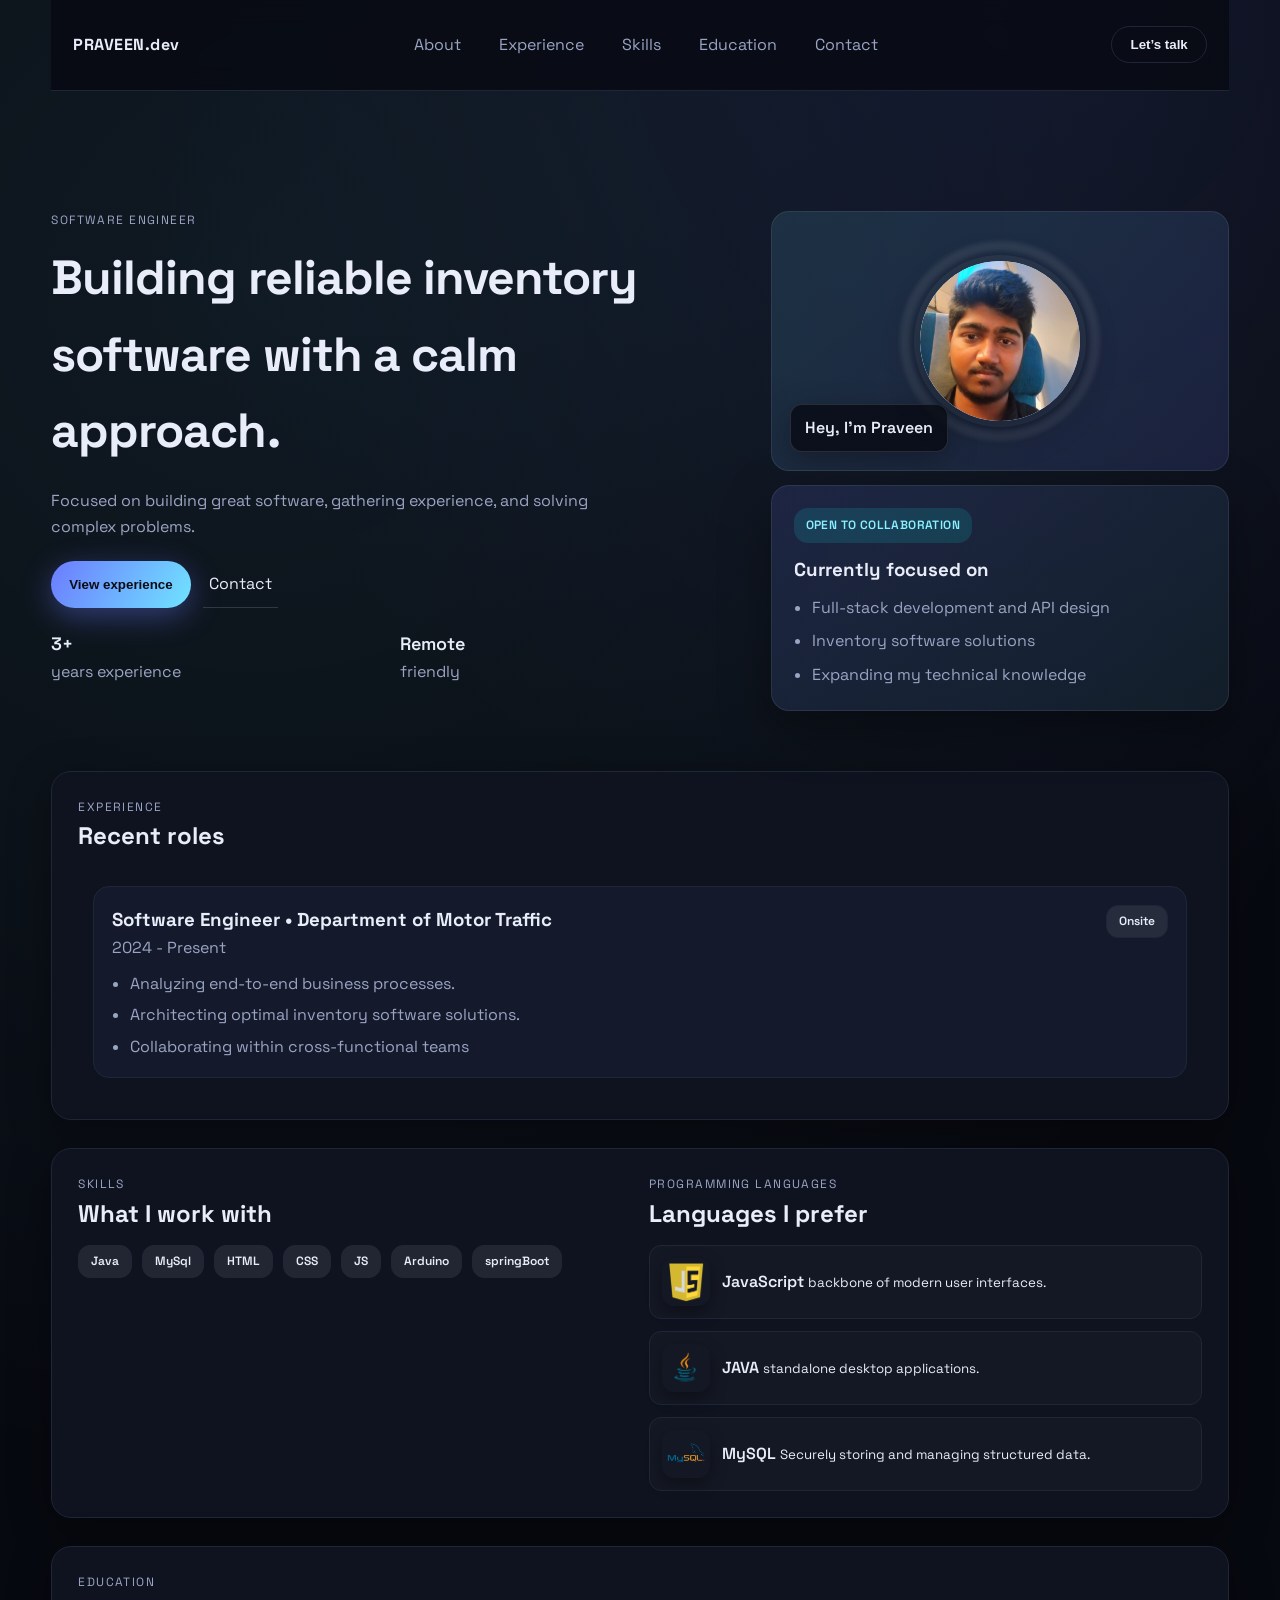
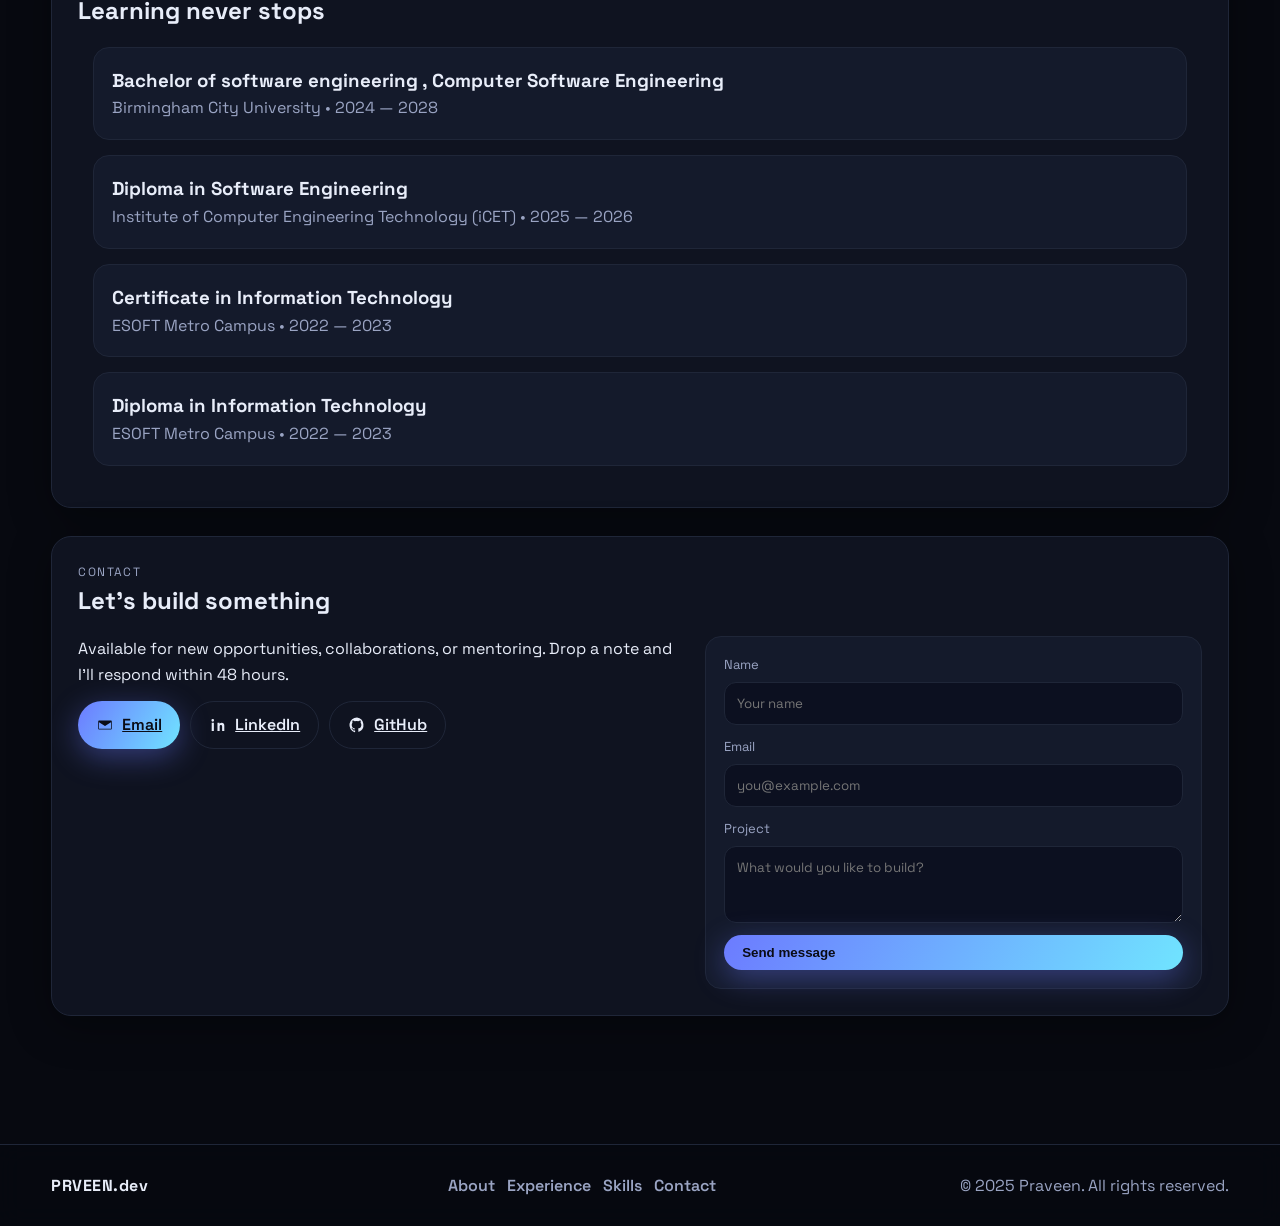
==== index.html @ b66467a3 "init" ====
<!DOCTYPE html>
<html lang="en">
<head>
    <meta charset="UTF-8">
    <meta name="viewport" content="width=device-width, initial-scale=1.0">
    <title>Dev Portfolio</title>
    <link rel="preconnect" href="https://fonts.googleapis.com">
    <link rel="preconnect" href="https://fonts.gstatic.com" crossorigin>
    <link href="https://fonts.googleapis.com/css2?family=Space+Grotesk:wght@400;500;600;700&display=swap" rel="stylesheet">
    <link rel="stylesheet" href="style.css">
</head>
<body>

    <div class="bg-grid"></div>
    <header class="nav">
        <div class="logo">PRAVEEN.dev</div>
        <nav>
            <a href="#about">About</a>
            <a href="#experience">Experience</a>
            <a href="#skills">Skills</a>
            <a href="#education">Education</a>
            <a href="#contact">Contact</a>
        </nav>
        <button class="pill" id="contact-btn">Let’s talk</button>
    </header>

    <main class="shell">
        <section class="hero" id="about">
            <div class="hero__text">
                <p class="eyebrow">Software Engineer</p>
                <h1>Building reliable inventory software with a calm approach.</h1>
                <p class="lede">Focused on building great software, gathering experience, and solving complex problems.</p>
                <div class="hero__actions">
                    <button class="pill primary" id="work-btn">View experience</button>
                    <a class="ghost" href="#contact">Contact</a>
                </div>
                <div class="meta-row">
                    <div><span>3+</span> years experience</div>
                    <!-- <div><span>15</span> products launched</div> -->
                    <div><span>Remote</span> friendly</div>
                </div>
            </div>
            <div class="hero__visual">
                <div class="avatar">
                    <div class="avatar__ring"></div>
                    <div class="avatar__img" aria-hidden="true">
                        <img src="avtar.jpg" alt="Praveen's Avatar">
                    </div>
                    <div class="avatar__label">Hey, I’m Praveen</div>
                </div>
                <div class="hero__card">
                    <div class="badge">Open to collaboration</div>
                    <h3>Currently focused on</h3>
                    <ul>
                        <li>Full-stack development and API design</li>
                        <li>Inventory software solutions</li>
                        <li>Expanding my technical knowledge</li>
                    </ul>
                </div>
            </div>
        </section>

        <section class="panel" id="experience">
            <div class="panel__header">
                <p class="eyebrow">Experience</p>
                <h2>Recent roles</h2>
            </div>
            <div class="timeline">
                <article class="card">
                    <div class="card__head">
                        <div>
                            <h3>Software Engineer • Department of Motor Traffic</h3>
                            <p class="muted">2024 - Present</p>
                        </div>
                        <span class="chip">Onsite</span>
                    </div>
                    <ul>
                        <li>Analyzing end-to-end business processes.</li>
                        <li>Architecting optimal inventory software solutions.</li>
                        <li>Collaborating within cross-functional teams</li>
                    </ul>
                </article>

            </div>
        </section>

        <section class="panel grid" id="skills">
            <div>
                <p class="eyebrow">Skills</p>
                <h2>What I work with</h2>
                <div class="tags">
                    <span class="chip">Java</span>
                    <span class="chip">MySql</span>
                    <span class="chip">HTML</span>
                    <span class="chip">CSS</span>
                    <span class="chip">JS</span>
                    <span class="chip">Arduino</span>
                    <span class="chip">springBoot</span>
                </div>
            </div>
            <div>
                <p class="eyebrow">Programming Languages</p>
                <h2>Languages I prefer</h2>
                <div class="lang">
                    <div class="lang__item">
                        <div class="lang__icon ts">
                            <img src="javascript.png" alt="JavaScript">
                        </div>
                        <div>
                            <span>JavaScript</span>
                            <small> backbone of modern user interfaces.</small>
                        </div>
                    </div>
                    <div class="lang__item">
                        <div class="lang__icon py">
                            <img src="p-80-java.webp" alt="Java">
                        </div>
                        <div>
                            <span>JAVA</span>
                            <small>standalone desktop applications.</small>
                        </div>
                    </div>
                    <div class="lang__item">
                        <div class="lang__icon go">
                            <img src="mysql-5-logo-png-transparent.png" alt="MySQL">
                        </div>
                        <div>
                            <span>MySQL</span>
                            <small>Securely storing and managing structured data.</small>
                        </div>
                    </div>
                </div>
            </div>
        </section>

        <section class="panel" id="education">
            <div class="panel__header">
                <p class="eyebrow">Education</p>
                <h2>Learning never stops</h2>
            </div>
            <div class="card">
                <div class="card__head">
                    <div>
                        <h3>Bachelor of software engineering , Computer Software Engineering</h3>
                        <p class="muted">Birmingham City University • 2024 — 2028</p>
                    </div>
                </div>
            </div>
            <div class="card">
                <div class="card__head">
                    <div>
                        <h3>Diploma in Software Engineering</h3>
                        <p class="muted">Institute of Computer Engineering Technology (iCET) • 2025 — 2026</p>
                    </div>
                </div>
            </div>
            <div class="card">
                <div class="card__head">
                    <div>
                        <h3>Certificate in Information Technology</h3>
                        <p class="muted">ESOFT Metro Campus • 2022 — 2023</p>
                    </div>
                </div>
            </div>
            <div class="card">
                <div class="card__head">
                    <div>
                        <h3>Diploma in Information Technology</h3>
                        <p class="muted">ESOFT Metro Campus • 2022 — 2023</p>
                    </div>
                </div>
            </div>
        </section>

        <section class="panel" id="contact">
            <div class="panel__header">
                <p class="eyebrow">Contact</p>
                <h2>Let’s build something</h2>
            </div>
            <div class="contact">
                <div>
                    <p>Available for new opportunities, collaborations, or mentoring. Drop a note and I’ll respond within 48 hours.</p>
                    <div class="contact__links">
                        <a href="praveenwijewardana1@gmail.com" class="pill primary">
                            <svg viewBox="0 0 24 24" aria-hidden="true" focusable="false"><path d="M4 6h16a1 1 0 0 1 1 1v10a1 1 0 0 1-1 1H4a1 1 0 0 1-1-1V7a1 1 0 0 1 1-1Zm0 2.2V17h16V8.2l-8 5.2-8-5.2Z" fill="currentColor"></path></svg>
                            Email
                        </a>
                        <a href="https://www.linkedin.com/in/praveen-wijewardana/" target="_blank" rel="noreferrer" class="pill">
                            <svg viewBox="0 0 24 24" aria-hidden="true" focusable="false"><path d="M6.5 20H3.6V9h2.9v11ZM5 7.5a1.75 1.75 0 1 1 0-3.5 1.75 1.75 0 0 1 0 3.5ZM20.4 20h-2.9v-5.8c0-1.4-.6-2.1-1.6-2.1-.9 0-1.7.6-1.7 2V20h-2.9V9h2.8v1.5s.9-1.6 3-1.6c2 0 3.3 1.2 3.3 3.7V20Z" fill="currentColor"></path></svg>
                            LinkedIn
                        </a>
                        <a href="https://github.com/PraveenWijewardana" target="_blank" rel="noreferrer" class="pill">
                            <svg viewBox="0 0 24 24" aria-hidden="true" focusable="false"><path d="M12 2a10 10 0 0 0-3.2 19.5c.5.1.7-.2.7-.5v-1.7c-2.8.6-3.4-1.3-3.4-1.3-.4-1-1-1.3-1-1.3-.8-.6.1-.6.1-.6.9.1 1.3.9 1.3.9.8 1.3 2.1.9 2.6.7.1-.6.3-.9.5-1.1-2.2-.3-4.6-1.1-4.6-5a3.9 3.9 0 0 1 1-2.7c-.1-.3-.5-1.4.1-2.8 0 0 .8-.3 2.8 1a9.7 9.7 0 0 1 5 0c2-1.3 2.8-1 2.8-1 .6 1.4.2 2.5.1 2.8a3.9 3.9 0 0 1 1 2.7c0 3.9-2.4 4.7-4.6 5 .3.3.6.8.6 1.6v2.4c0 .3.2.6.7.5A10 10 0 0 0 12 2Z" fill="currentColor"></path></svg>
                            GitHub
                        </a>
                    </div>
                </div>
                <form class="contact__form">
                    <div class="field">
                        <label>Name</label>
                        <input type="text" placeholder="Your name" required id="name">
                    </div>
                    <div class="field">
                        <label>Email</label>
                        <input type="email" placeholder="you@example.com" required id="email">
                    </div>
                    <div class="field">
                        <label>Project</label>
                        <textarea rows="3" placeholder="What would you like to build?" required id="project"></textarea>
                    </div>
                    <button class="pill primary full" onclick="msg();">Send message</button>
                </form>
            </div>
        </section>
    </main>

    <footer class="footer">
        <div class="footer__inner">
            <div class="logo">PRVEEN.dev</div>
            <div class="footer__links">
                <a href="#about">About</a>
                <a href="#experience">Experience</a>
                <a href="#skills">Skills</a>
                <a href="#contact">Contact</a>
            </div>
            <div class="footer__note">© 2025 Praveen. All rights reserved.</div>
        </div>
    </footer>

    <script src="script.js"></script>
</body>
</html>
---- style.css ----
* {
	box-sizing: border-box;
	margin: 0;
	padding: 0;
}

:root {
	--bg: #070910;
	--panel: #0f1320;
	--card: #141a2b;
	--text: #e8edf9;
	--muted: #9aa4c3;
	--accent: #6c7bff;
	--accent-2: #70e4ff;
	--border: #1f2638;
	--glow: rgba(108, 123, 255, 0.4);
	font-family: 'Space Grotesk', system-ui, -apple-system, sans-serif;
	color: var(--text);
	background: var(--bg);
}

body {
	background: radial-gradient(1200px circle at 20% 10%, rgba(112, 228, 255, 0.08), transparent),
		radial-gradient(900px circle at 80% 0%, rgba(108, 123, 255, 0.10), transparent),
		var(--bg);
	min-height: 100vh;
	line-height: 1.6;
}

.shell {
	width: min(1200px, 92vw);
	margin: 0 auto;
	padding: 120px 0 80px;
	position: relative;
	z-index: 1;
}

.bg-grid {
	position: fixed;
	inset: 0;
	background-image: linear-gradient(rgba(255,255,255,0.03) 1px, transparent 1px),
		linear-gradient(90deg, rgba(255,255,255,0.03) 1px, transparent 1px);
	background-size: 120px 120px;
	opacity: 0.35;
	pointer-events: none;
	mask-image: radial-gradient(circle at center, rgba(0,0,0,0.6), transparent 65%);
	z-index: 0;
}

.nav {
	width: min(1200px, 92vw);
	margin: 0 auto;
	padding: 22px ;
	display: flex;
	align-items: center;
	justify-content: space-between;
	gap: 16px;
	position: sticky;
	top: 0;
	z-index: 10;
	background: rgba(7,9,16,0.75);
	backdrop-filter: blur(12px);
	border-bottom: 1px solid var(--border);
}

.nav nav {
	display: flex;
	gap: 14px;
	flex-wrap: wrap;
}

.nav a {
	color: var(--muted);
	text-decoration: none;
	padding: 10px 12px;
	border-radius: 12px;
	transition: color 0.2s ease, background 0.2s ease;
}

.nav a:hover {
	color: var(--text);
	background: rgba(255,255,255,0.06);
}

.logo {
	font-weight: 700;
	letter-spacing: 0.5px;
}

.pill {
	border: 1px solid var(--border);
	background: transparent;
	color: var(--text);
	padding: 10px 18px;
	border-radius: 999px;
	cursor: pointer;
	font-weight: 600;
	transition: all 0.2s ease;
	display: inline-flex;
	align-items: center;
	gap: 8px;
}

.pill.primary {
	background: linear-gradient(120deg, var(--accent), var(--accent-2));
	color: #0a0c16;
	border: none;
	box-shadow: 0 8px 30px var(--glow);
}

.pill svg {
	width: 18px;
	height: 18px;
}

.pill.full {
	width: 100%;
}

.pill:hover {
	transform: translateY(-1px);
	box-shadow: 0 6px 20px rgba(0,0,0,0.25);
}

.ghost {
	color: var(--text);
	text-decoration: none;
	padding: 10px 6px;
	border-bottom: 1px solid rgba(255,255,255,0.15);
	transition: border 0.2s ease;
}

.ghost:hover {
	border-bottom-color: var(--text);
}

.hero {
	display: grid;
	grid-template-columns: 1.2fr 0.8fr;
	gap: 32px;
	align-items: stretch;
	margin-bottom: 60px;
}

.hero__visual {
	display: grid;
	gap: 14px;
}

.avatar {
	position: relative;
	padding: 24px;
	background: linear-gradient(145deg, rgba(112,228,255,0.12), rgba(108,123,255,0.14));
	border: 1px solid rgba(255,255,255,0.08);
	border-radius: 18px;
	overflow: hidden;
	min-height: 260px;
	display: grid;
	place-items: center;
}

.avatar__ring {
	position: absolute;
	width: 200px;
	height: 200px;
	border-radius: 50%;
	border: 10px solid rgba(255,255,255,0.08);
	filter: blur(2px);
	animation: spin 16s linear infinite;
	z-index: 0;
}

.avatar__img {
	width: 160px;
	height: 160px;
	aspect-ratio: 1 / 1;
	border-radius: 50%;
	background: radial-gradient(circle at 30% 30%, #ffffff, #cdd7ff, #7aa7ff);
	position: relative;
	box-shadow: 0 10px 35px rgba(0,0,0,0.35), 0 0 0 6px rgba(255,255,255,0.06);
	overflow: hidden;
	z-index: 1;
}

.avatar__shine {
	position: absolute;
	inset: 0;
	background: radial-gradient(circle at 20% 20%, rgba(255,255,255,0.5), transparent 45%);
	border-radius: 50%;
}

.avatar__img img {
	width: 100%;
	height: 100%;
	object-fit: cover;
	display: block;
	border-radius: 50%;
	filter: saturate(1.05);
}

.avatar__img::after {
	content: "";
	position: absolute;
	inset: -6px;
	border-radius: 50%;
	border: 1px solid rgba(255,255,255,0.18);
	box-shadow: 0 12px 35px rgba(0,0,0,0.45);
	pointer-events: none;
}

.avatar__label {
	position: absolute;
	bottom: 18px;
	left: 18px;
	background: rgba(7,9,16,0.75);
	border: 1px solid rgba(255,255,255,0.12);
	padding: 10px 14px;
	border-radius: 12px;
	font-weight: 600;
	box-shadow: 0 8px 30px rgba(0,0,0,0.3);
}

.hero__text h1 {
	font-size: clamp(32px, 5vw, 48px);
	margin: 10px 0 18px;
	letter-spacing: -0.02em;
}

.hero__text .lede {
	color: var(--muted);
	max-width: 58ch;
}

.hero__actions {
	display: flex;
	gap: 12px;
	margin: 22px 0;
	flex-wrap: wrap;
}

.meta-row {
	display: grid;
	grid-template-columns: repeat(auto-fit, minmax(160px, 1fr));
	gap: 10px;
	margin-top: 14px;
	color: var(--muted);
}

.meta-row span {
	display: block;
	color: var(--text);
	font-weight: 600;
	font-size: 18px;
}

.hero__card {
	background: linear-gradient(140deg, rgba(108,123,255,0.15), rgba(112,228,255,0.08));
	border: 1px solid rgba(255,255,255,0.08);
	padding: 22px;
	border-radius: 18px;
	box-shadow: 0 18px 50px rgba(0,0,0,0.35);
}

.hero__card h3 {
	margin: 12px 0 10px;
}

.hero__card ul {
	color: var(--muted);
	list-style: disc;
	padding-left: 18px;
	display: grid;
	gap: 8px;
}

.badge {
	display: inline-flex;
	align-items: center;
	gap: 6px;
	padding: 8px 12px;
	border-radius: 14px;
	background: rgba(10, 252, 255, 0.12);
	color: #8bf0ff;
	font-weight: 600;
	font-size: 12px;
	letter-spacing: 0.4px;
	text-transform: uppercase;
}

.panel {
	background: var(--panel);
	border: 1px solid var(--border);
	border-radius: 20px;
	padding: 26px;
	margin-bottom: 28px;
	box-shadow: 0 10px 40px rgba(0,0,0,0.35);
}

.panel.grid {
	display: grid;
	grid-template-columns: repeat(auto-fit, minmax(260px, 1fr));
	gap: 18px;
}

.panel__header {
	margin-bottom: 16px;
}

.eyebrow {
	letter-spacing: 0.12em;
	text-transform: uppercase;
	font-size: 12px;
	color: var(--muted);
}

.muted {
	color: var(--muted);
}

.timeline {
	display: grid;
	gap: 16px;
}

.card {
	background: var(--card);
	border: 1px solid var(--border);
	border-radius: 16px;
	padding: 18px;
	display: grid;
	gap: 10px;
    margin: 15px;
}

.card__head {
	display: flex;
	align-items: flex-start;
	justify-content: space-between;
	gap: 12px;
	flex-wrap: wrap;
}

.card ul {
	list-style: disc;
	color: var(--muted);
	padding-left: 18px;
	display: grid;
	gap: 6px;
}

.chip {
	display: inline-block;
	background: rgba(255,255,255,0.08);
	color: var(--text);
	padding: 6px 12px;
	border-radius: 12px;
	border: 1px solid var(--border);
	font-weight: 600;
	font-size: 12px;
}

.tags {
	display: flex;
	flex-wrap: wrap;
	gap: 10px;
	margin-top: 12px;
}

.lang {
	display: grid;
	gap: 12px;
	margin-top: 12px;
}

.lang__item {
	display: grid;
	grid-template-columns: auto 1fr;
	align-items: center;
	gap: 12px;
	padding: 12px;
	border: 1px solid var(--border);
	border-radius: 12px;
	background: rgba(255,255,255,0.02);
}

.lang__icon {
	width: 48px;
	height: 48px;
	border-radius: 12px;
	overflow: hidden;
	box-shadow: 0 6px 16px rgba(0,0,0,0.35);
}

.lang__icon svg {
	width: 100%;
	height: 100%;
}

.lang__icon img {
	width: 100%;
	height: 100%;
	object-fit: contain;
	padding: 4px;
	display: block;
}

.lang span {
	font-weight: 600;
}

.contact {
	display: grid;
	grid-template-columns: 1.1fr 0.9fr;
	gap: 20px;
	align-items: start;
}

.contact__links {
	display: flex;
	gap: 10px;
	margin-top: 14px;
	flex-wrap: wrap;
}

.contact__form {
	background: var(--card);
	border: 1px solid var(--border);
	border-radius: 16px;
	padding: 18px;
	display: grid;
	gap: 12px;
}

.footer {
	border-top: 1px solid var(--border);
	background: rgba(7,9,16,0.7);
	backdrop-filter: blur(12px);
	padding: 28px 0;
	margin-top: 20px;
}

.footer__inner {
	width: min(1200px, 92vw);
	margin: 0 auto;
	display: grid;
	grid-template-columns: repeat(auto-fit, minmax(200px, 1fr));
	gap: 12px;
	align-items: center;
}

.footer__links {
	display: flex;
	gap: 12px;
	flex-wrap: wrap;
}

.footer__links a {
	color: var(--muted);
	text-decoration: none;
	font-weight: 600;
}

.footer__links a:hover {
	color: var(--text);
}

.footer__note {
	color: var(--muted);
	text-align: right;
}

.field {
	display: grid;
	gap: 6px;
}

.field label {
	color: var(--muted);
	font-size: 13px;
}

input, textarea {
	width: 100%;
	padding: 12px;
	border-radius: 12px;
	border: 1px solid var(--border);
	background: #0c1020;
	color: var(--text);
	font-family: inherit;
}

input:focus, textarea:focus {
	outline: 1px solid var(--accent);
	box-shadow: 0 0 0 3px rgba(108,123,255,0.2);
}

textarea {
	resize: vertical;
}

@keyframes spin {
	from { transform: rotate(0deg); }
	to { transform: rotate(360deg); }
}

@media (max-width: 900px) {
	.hero {
		grid-template-columns: 1fr;
	}
	.contact {
		grid-template-columns: 1fr;
	}
	.nav nav {
		display: none;
	}
}

@media (max-width: 600px) {
	.shell {
		padding-top: 90px;
	}
	.nav {
		position: fixed;
		inset: 0 0 auto 0;
		padding: 16px;
		background: rgba(7,9,16,0.9);
	}
}
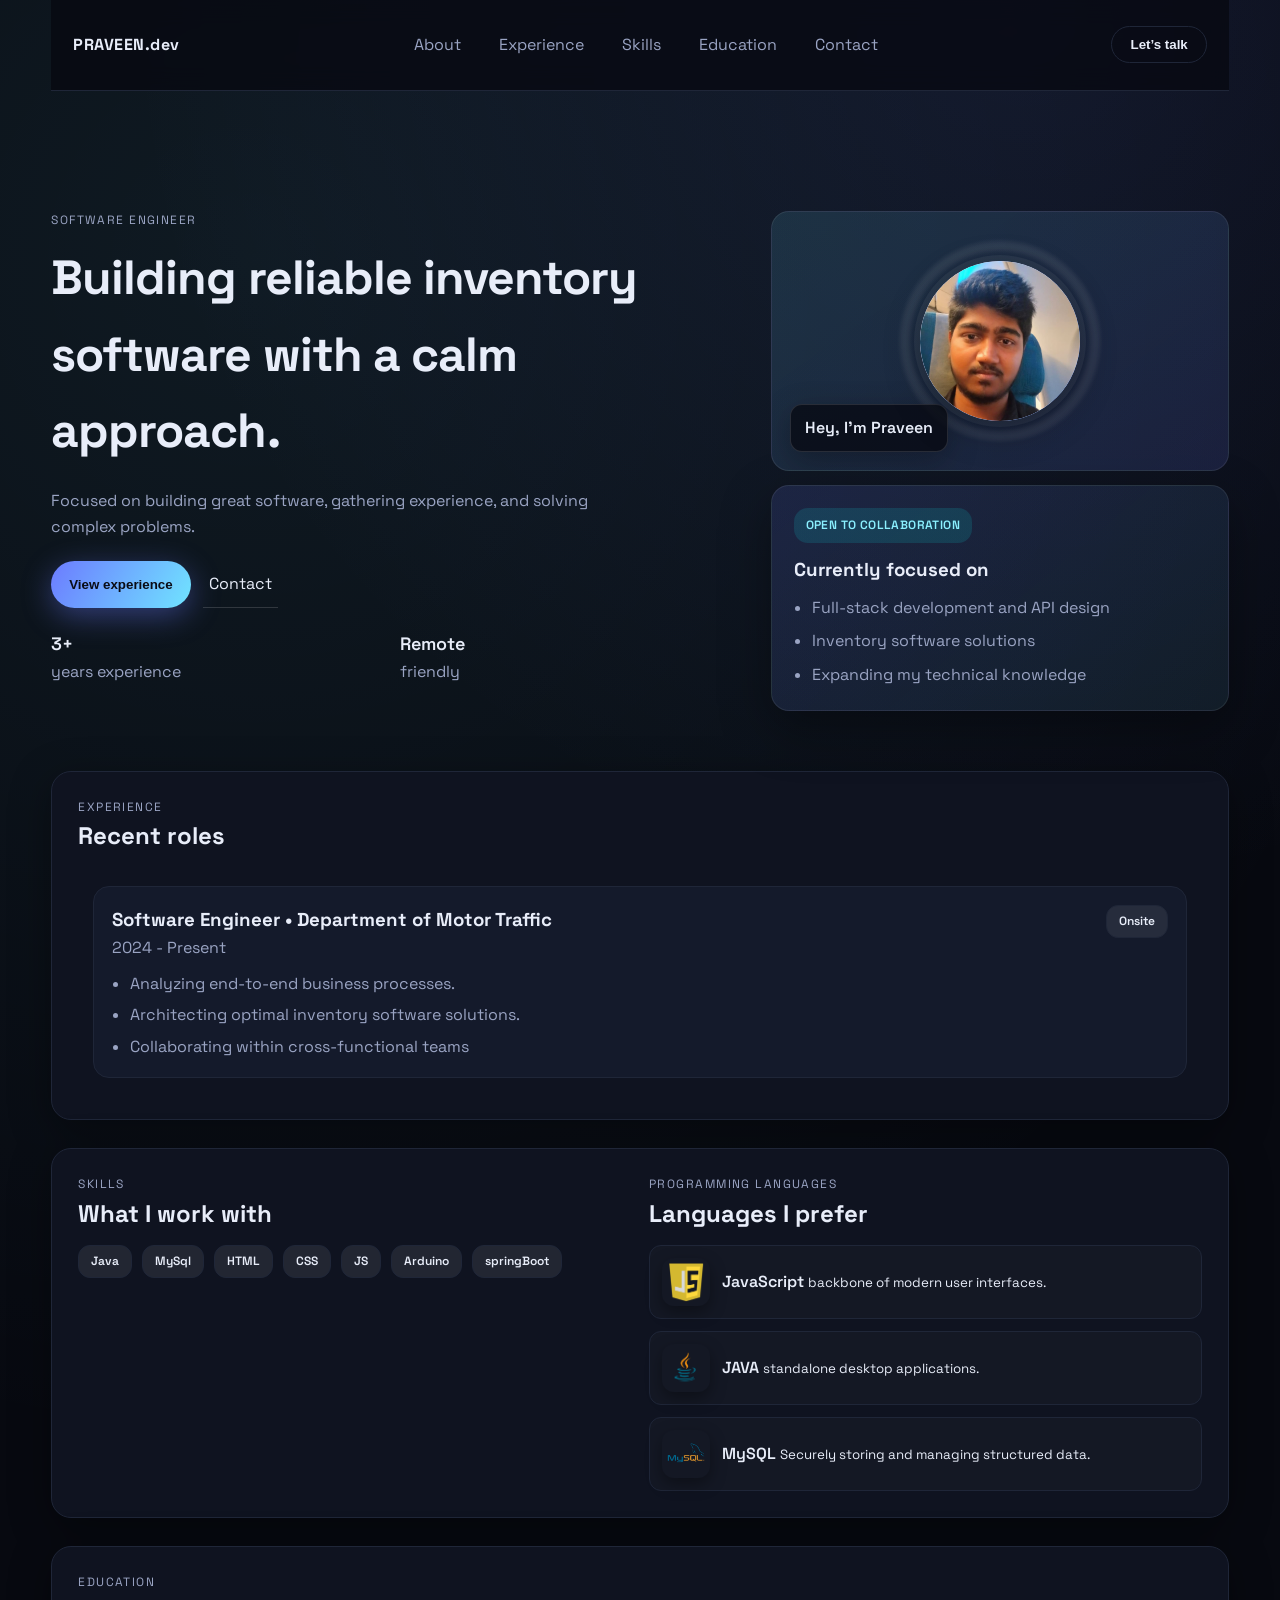
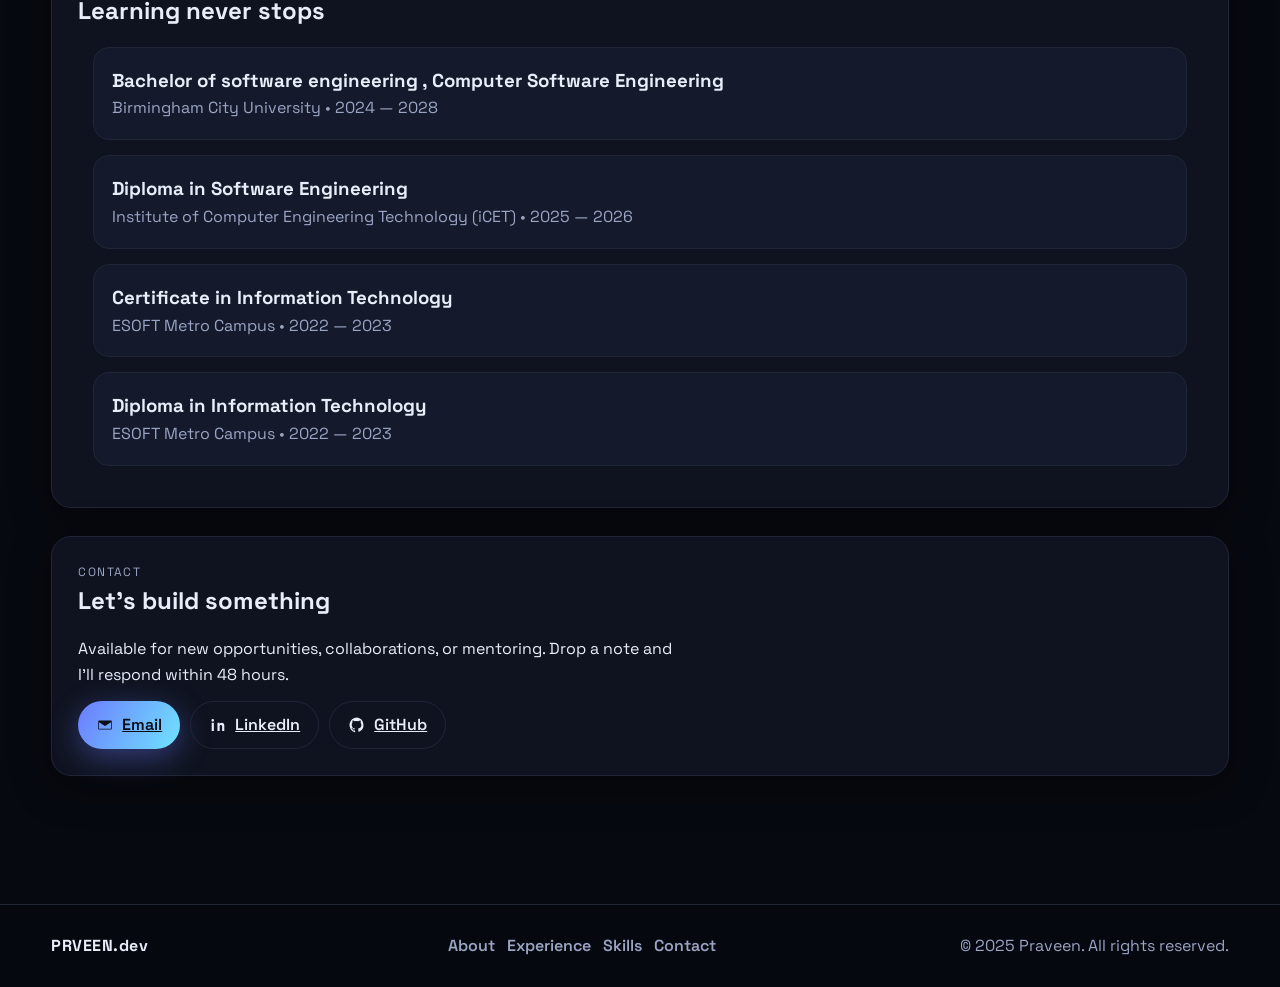
==== commit 98bcbf8d: "final" ====
--- a/index.html
+++ b/index.html
@@ -195,21 +195,6 @@
                         </a>
                     </div>
                 </div>
-                <form class="contact__form">
-                    <div class="field">
-                        <label>Name</label>
-                        <input type="text" placeholder="Your name" required id="name">
-                    </div>
-                    <div class="field">
-                        <label>Email</label>
-                        <input type="email" placeholder="you@example.com" required id="email">
-                    </div>
-                    <div class="field">
-                        <label>Project</label>
-                        <textarea rows="3" placeholder="What would you like to build?" required id="project"></textarea>
-                    </div>
-                    <button class="pill primary full" onclick="msg();">Send message</button>
-                </form>
             </div>
         </section>
     </main>
